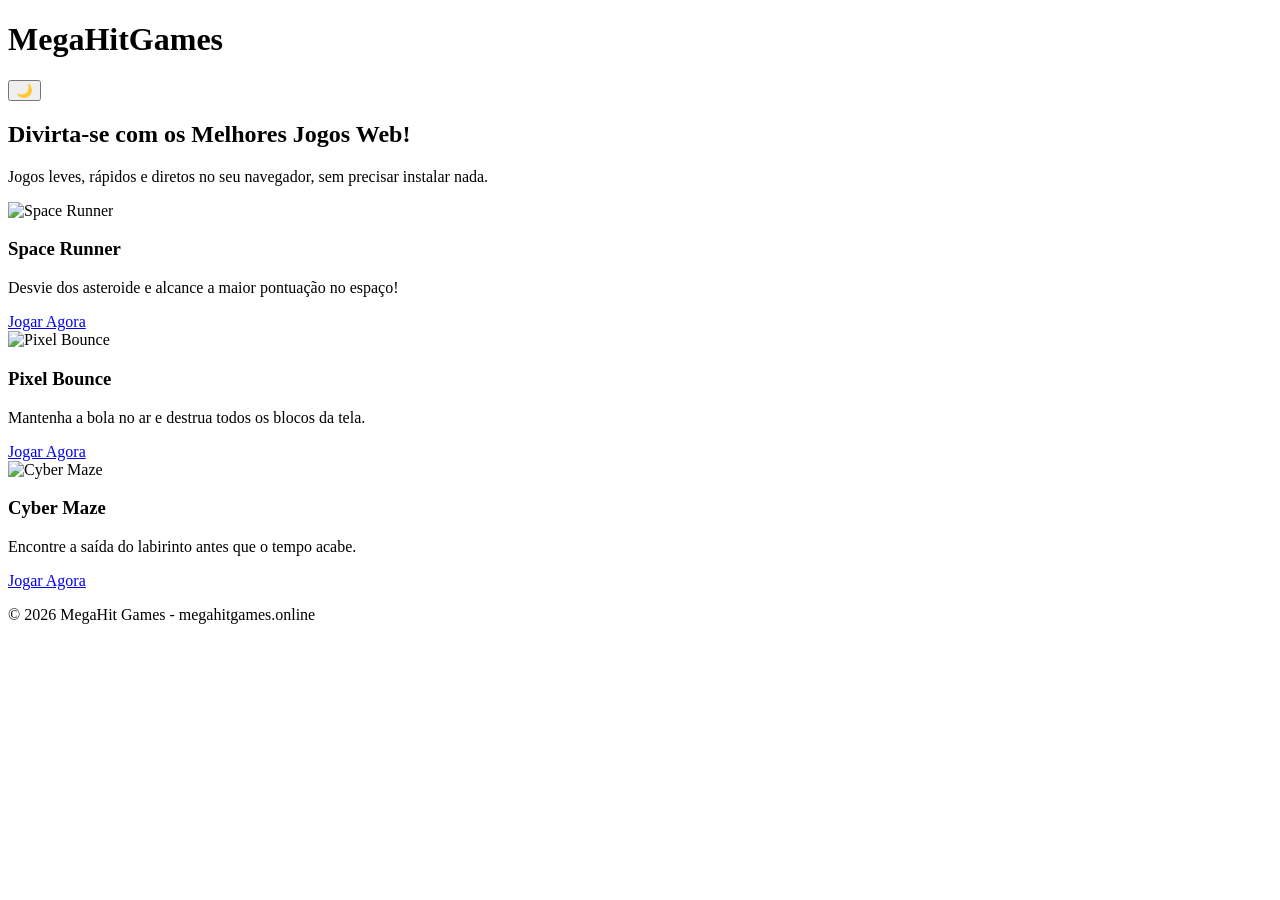
==== index.html @ befc5116 "Create index.html" ====
<!DOCTYPE html>
<html lang="pt-BR" data-theme="light">
<head>
    <meta charset="UTF-8">
    <meta name="viewport" content="width=device-width, initial-scale=1.0">
    <title>MegaHit Games - Jogos Online Gratuitos</title>
    <link rel="stylesheet" href="style.css">
</head>
<body>

    <header class="navbar">
        <div class="logo">
            <h1>MegaHit<span>Games</span></h1>
        </div>
        <button id="theme-toggle" class="theme-btn" aria-label="Alternar Tema">
            <span id="theme-icon">🌙</span>
        </button>
    </header>

    <main class="container">
        <section class="hero">
            <h2>Divirta-se com os Melhores Jogos Web!</h2>
            <p>Jogos leves, rápidos e diretos no seu navegador, sem precisar instalar nada.</p>
        </section>

        <section class="games-grid">
            <!-- Card Jogo 1 -->
            <article class="game-card">
                <div class="card-image">
                    <img src="https://via.placeholder.com/400x225/3b82f6/ffffff?text=Space+Runner" alt="Space Runner">
                </div>
                <div class="card-content">
                    <h3>Space Runner</h3>
                    <p>Desvie dos asteroide e alcance a maior pontuação no espaço!</p>
                    <a href="./jogos/jogo-1/" class="play-btn">Jogar Agora</a>
                </div>
            </article>

            <!-- Card Jogo 2 -->
            <article class="game-card">
                <div class="card-image">
                    <img src="https://via.placeholder.com/400x225/10b981/ffffff?text=Pixel+Bounce" alt="Pixel Bounce">
                </div>
                <div class="card-content">
                    <h3>Pixel Bounce</h3>
                    <p>Mantenha a bola no ar e destrua todos os blocos da tela.</p>
                    <a href="./jogos/jogo-2/" class="play-btn">Jogar Agora</a>
                </div>
            </article>

            <!-- Card Jogo 3 -->
            <article class="game-card">
                <div class="card-image">
                    <img src="https://via.placeholder.com/400x225/f59e0b/ffffff?text=Cyber+Maze" alt="Cyber Maze">
                </div>
                <div class="card-content">
                    <h3>Cyber Maze</h3>
                    <p>Encontre a saída do labirinto antes que o tempo acabe.</p>
                    <a href="./jogos/jogo-3/" class="play-btn">Jogar Agora</a>
                </div>
            </article>
        </section>
    </main>

    <footer>
        <p>&copy; 2026 MegaHit Games - megahitgames.online</p>
    </footer>

    <script src="script.js"></script>
</body>
</html>
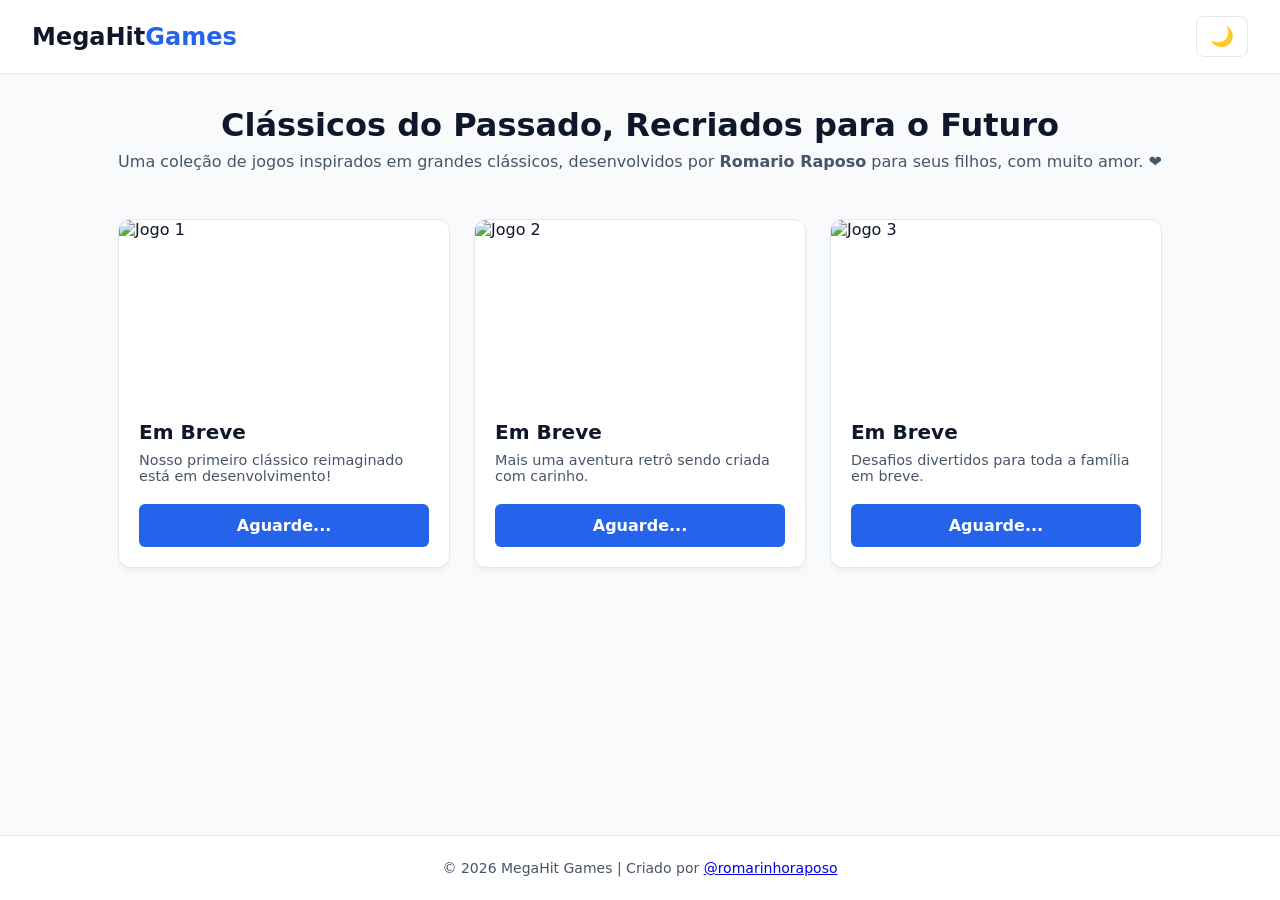
==== commit 269f3da4: "Update index.html" ====
--- a/index.html
+++ b/index.html
@@ -3,7 +3,7 @@
 <head>
     <meta charset="UTF-8">
     <meta name="viewport" content="width=device-width, initial-scale=1.0">
-    <title>MegaHit Games - Jogos Online Gratuitos</title>
+    <title>MegaHit Games - Clássicos Recriados com Amor</title>
     <link rel="stylesheet" href="style.css">
 </head>
 <body>
@@ -19,51 +19,54 @@
 
     <main class="container">
         <section class="hero">
-            <h2>Divirta-se com os Melhores Jogos Web!</h2>
-            <p>Jogos leves, rápidos e diretos no seu navegador, sem precisar instalar nada.</p>
+            <h2>Clássicos do Passado, Recriados para o Futuro</h2>
+            <p class="dedication">
+                Uma coleção de jogos inspirados em grandes clássicos, desenvolvidos por 
+                <strong>Romario Raposo</strong> para seus filhos, com muito amor. ❤️
+            </p>
         </section>
 
         <section class="games-grid">
             <!-- Card Jogo 1 -->
             <article class="game-card">
                 <div class="card-image">
-                    <img src="https://via.placeholder.com/400x225/3b82f6/ffffff?text=Space+Runner" alt="Space Runner">
+                    <img src="https://via.placeholder.com/400x225/3b82f6/ffffff?text=Jogo+1" alt="Jogo 1">
                 </div>
                 <div class="card-content">
-                    <h3>Space Runner</h3>
-                    <p>Desvie dos asteroide e alcance a maior pontuação no espaço!</p>
-                    <a href="./jogos/jogo-1/" class="play-btn">Jogar Agora</a>
+                    <h3>Em Breve</h3>
+                    <p>Nosso primeiro clássico reimaginado está em desenvolvimento!</p>
+                    <a href="#" class="play-btn disabled">Aguarde...</a>
                 </div>
             </article>
 
             <!-- Card Jogo 2 -->
             <article class="game-card">
                 <div class="card-image">
-                    <img src="https://via.placeholder.com/400x225/10b981/ffffff?text=Pixel+Bounce" alt="Pixel Bounce">
+                    <img src="https://via.placeholder.com/400x225/10b981/ffffff?text=Jogo+2" alt="Jogo 2">
                 </div>
                 <div class="card-content">
-                    <h3>Pixel Bounce</h3>
-                    <p>Mantenha a bola no ar e destrua todos os blocos da tela.</p>
-                    <a href="./jogos/jogo-2/" class="play-btn">Jogar Agora</a>
+                    <h3>Em Breve</h3>
+                    <p>Mais uma aventura retrô sendo criada com carinho.</p>
+                    <a href="#" class="play-btn disabled">Aguarde...</a>
                 </div>
             </article>
 
             <!-- Card Jogo 3 -->
             <article class="game-card">
                 <div class="card-image">
-                    <img src="https://via.placeholder.com/400x225/f59e0b/ffffff?text=Cyber+Maze" alt="Cyber Maze">
+                    <img src="https://via.placeholder.com/400x225/f59e0b/ffffff?text=Jogo+3" alt="Jogo 3">
                 </div>
                 <div class="card-content">
-                    <h3>Cyber Maze</h3>
-                    <p>Encontre a saída do labirinto antes que o tempo acabe.</p>
-                    <a href="./jogos/jogo-3/" class="play-btn">Jogar Agora</a>
+                    <h3>Em Breve</h3>
+                    <p>Desafios divertidos para toda a família em breve.</p>
+                    <a href="#" class="play-btn disabled">Aguarde...</a>
                 </div>
             </article>
         </section>
     </main>
 
     <footer>
-        <p>&copy; 2026 MegaHit Games - megahitgames.online</p>
+        <p>&copy; 2026 MegaHit Games | Criado por <a href="https://instagram.com/romarinhoraposo" target="_blank" rel="noopener noreferrer">@romarinhoraposo</a></p>
     </footer>
 
     <script src="script.js"></script>
--- a/style.css
+++ b/style.css
@@ -0,0 +1,163 @@
+/* --- Variáveis de Cor (Light & Dark Theme) --- */
+:root[data-theme="light"] {
+    --bg-primary: #f8fafc;
+    --bg-surface: #ffffff;
+    --text-primary: #0f172a;
+    --text-secondary: #475569;
+    --accent: #2563eb;
+    --accent-hover: #1d4ed8;
+    --border-color: #e2e8f0;
+    --shadow: 0 4px 6px -1px rgba(0, 0, 0, 0.05);
+}
+
+:root[data-theme="dark"] {
+    --bg-primary: #0f172a;
+    --bg-surface: #1e293b;
+    --text-primary: #f8fafc;
+    --text-secondary: #94a3b8;
+    --accent: #3b82f6;
+    --accent-hover: #60a5fa;
+    --border-color: #334155;
+    --shadow: 0 4px 6px -1px rgba(0, 0, 0, 0.3);
+}
+
+/* --- Reset Básico & Base --- */
+* {
+    box-sizing: border-box;
+    margin: 0;
+    padding: 0;
+    transition: background-color 0.3s ease, color 0.3s ease, border-color 0.3s ease;
+}
+
+body {
+    font-family: system-ui, -apple-system, BlinkMacSystemFont, 'Segoe UI', Roboto, sans-serif;
+    background-color: var(--bg-primary);
+    color: var(--text-primary);
+    display: flex;
+    flex-direction: column;
+    min-height: 100vh;
+}
+
+/* --- Navbar --- */
+.navbar {
+    display: flex;
+    justify-content: space-between;
+    align-items: center;
+    padding: 1rem 2rem;
+    background-color: var(--bg-surface);
+    border-bottom: 1px solid var(--border-color);
+}
+
+.logo h1 {
+    font-size: 1.5rem;
+    font-weight: 800;
+}
+
+.logo span {
+    color: var(--accent);
+}
+
+.theme-btn {
+    background: none;
+    border: 1px solid var(--border-color);
+    padding: 0.5rem 0.8rem;
+    font-size: 1.2rem;
+    border-radius: 8px;
+    cursor: pointer;
+    color: var(--text-primary);
+}
+
+/* --- Layout Principal --- */
+.container {
+    max-width: 1200px;
+    margin: 0 auto;
+    padding: 2rem 1rem;
+    flex: 1;
+}
+
+.hero {
+    text-align: center;
+    margin-bottom: 3rem;
+}
+
+.hero h2 {
+    font-size: 2rem;
+    margin-bottom: 0.5rem;
+}
+
+.hero p {
+    color: var(--text-secondary);
+}
+
+/* --- Grid de Jogos --- */
+.games-grid {
+    display: grid;
+    grid-template-columns: repeat(auto-fill, minmax(280px, 1fr));
+    gap: 1.5rem;
+}
+
+.game-card {
+    background-color: var(--bg-surface);
+    border: 1px solid var(--border-color);
+    border-radius: 12px;
+    overflow: hidden;
+    box-shadow: var(--shadow);
+    display: flex;
+    flex-direction: column;
+}
+
+.game-card:hover {
+    transform: translateY(-4px);
+    transition: transform 0.2s ease;
+}
+
+.card-image img {
+    width: 100%;
+    height: 180px;
+    object-fit: cover;
+    display: block;
+}
+
+.card-content {
+    padding: 1.25rem;
+    display: flex;
+    flex-direction: column;
+    flex: 1;
+}
+
+.card-content h3 {
+    font-size: 1.25rem;
+    margin-bottom: 0.5rem;
+}
+
+.card-content p {
+    color: var(--text-secondary);
+    font-size: 0.9rem;
+    margin-bottom: 1.25rem;
+    flex: 1;
+}
+
+.play-btn {
+    display: block;
+    text-align: center;
+    background-color: var(--accent);
+    color: #ffffff;
+    text-decoration: none;
+    padding: 0.75rem;
+    border-radius: 6px;
+    font-weight: 600;
+}
+
+.play-btn:hover {
+    background-color: var(--accent-hover);
+}
+
+/* --- Footer --- */
+footer {
+    text-align: center;
+    padding: 1.5rem;
+    background-color: var(--bg-surface);
+    border-top: 1px solid var(--border-color);
+    color: var(--text-secondary);
+    font-size: 0.875rem;
+}
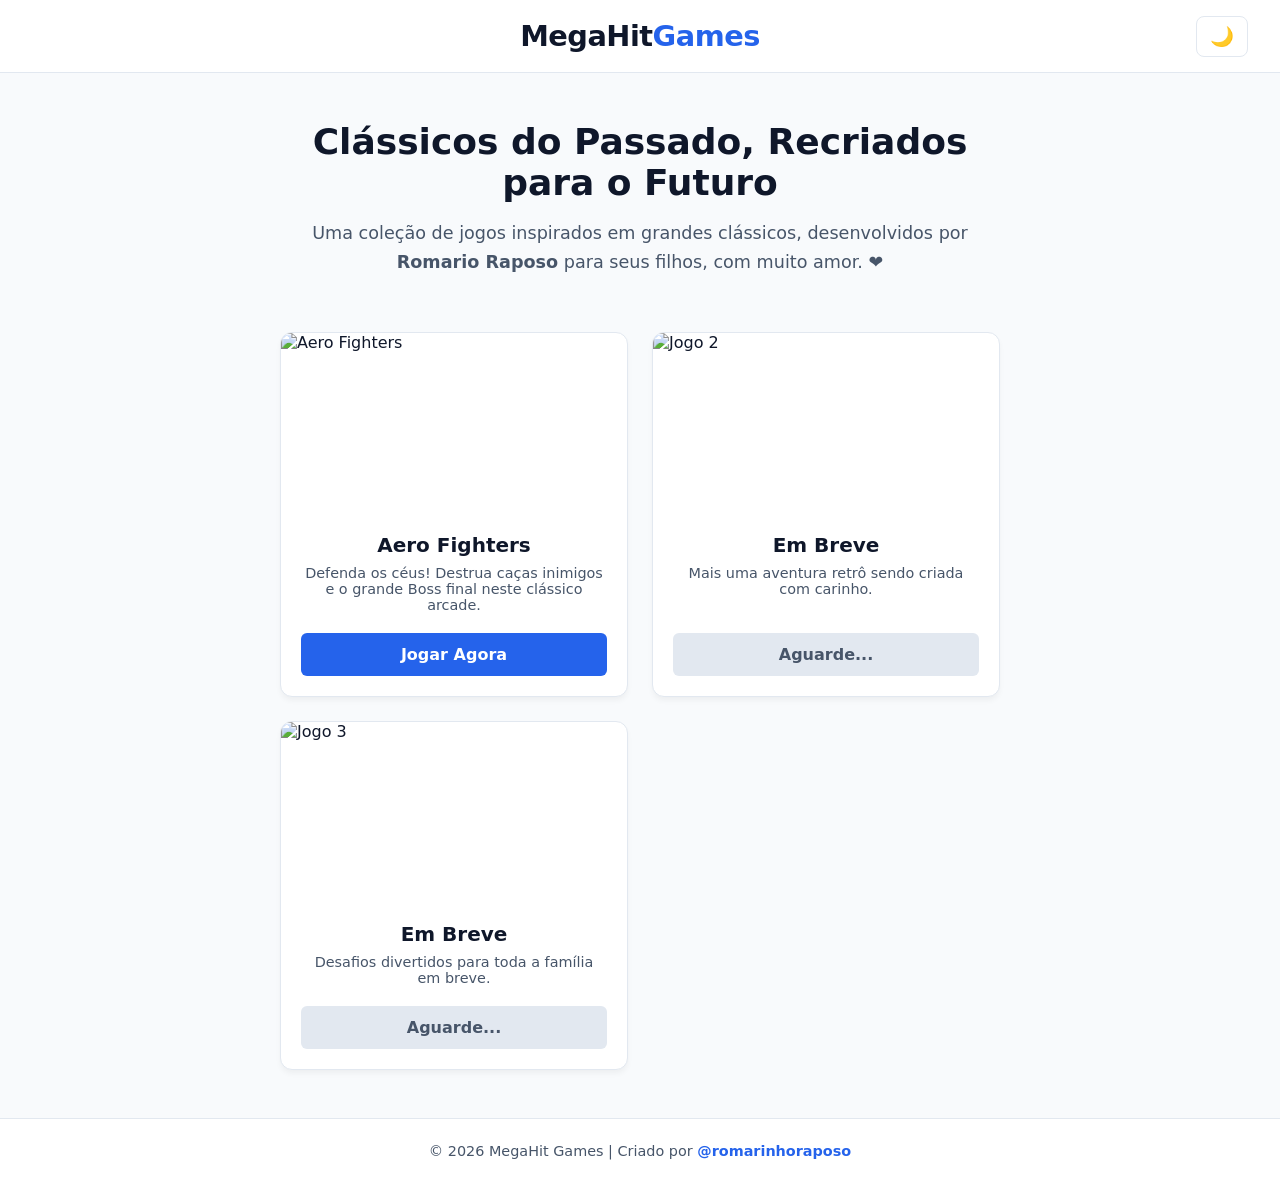
==== commit 7838d22d: "Update index.html" ====
--- a/index.html
+++ b/index.html
@@ -27,15 +27,15 @@
         </section>
 
         <section class="games-grid">
-            <!-- Card Jogo 1 -->
+         <!-- Card Jogo 1 - Aero Fighters -->
             <article class="game-card">
                 <div class="card-image">
-                    <img src="https://via.placeholder.com/400x225/3b82f6/ffffff?text=Jogo+1" alt="Jogo 1">
+                    <img src="https://via.placeholder.com/400x225/3b82f6/ffffff?text=Aero+Fighters" alt="Aero Fighters">
                 </div>
                 <div class="card-content">
-                    <h3>Em Breve</h3>
-                    <p>Nosso primeiro clássico reimaginado está em desenvolvimento!</p>
-                    <a href="#" class="play-btn disabled">Aguarde...</a>
+                    <h3>Aero Fighters</h3>
+                    <p>Defenda os céus! Destrua caças inimigos e o grande Boss final neste clássico arcade.</p>
+                    <a href="./aero-fighters/" class="play-btn">Jogar Agora</a>
                 </div>
             </article>
 
--- a/style.css
+++ b/style.css
@@ -21,7 +21,7 @@
     --shadow: 0 4px 6px -1px rgba(0, 0, 0, 0.3);
 }
 
-/* --- Reset Básico & Base --- */
+/* --- Base --- */
 * {
     box-sizing: border-box;
     margin: 0;
@@ -38,26 +38,35 @@
     min-height: 100vh;
 }
 
-/* --- Navbar --- */
+/* --- Navbar Centralizada --- */
 .navbar {
+    position: relative;
     display: flex;
-    justify-content: space-between;
+    justify-content: center;
     align-items: center;
-    padding: 1rem 2rem;
+    padding: 1.2rem 2rem;
     background-color: var(--bg-surface);
     border-bottom: 1px solid var(--border-color);
 }
 
+.logo {
+    text-align: center;
+}
+
 .logo h1 {
-    font-size: 1.5rem;
+    font-size: 1.8rem;
     font-weight: 800;
+    letter-spacing: -0.5px;
 }
 
 .logo span {
     color: var(--accent);
 }
 
+/* Botão de Tema Posicionado no Canto Direito do Header */
 .theme-btn {
+    position: absolute;
+    right: 2rem;
     background: none;
     border: 1px solid var(--border-color);
     padding: 0.5rem 0.8rem;
@@ -71,22 +80,28 @@
 .container {
     max-width: 1200px;
     margin: 0 auto;
-    padding: 2rem 1rem;
+    padding: 3rem 1rem;
     flex: 1;
 }
 
 .hero {
     text-align: center;
-    margin-bottom: 3rem;
+    margin-bottom: 3.5rem;
+    max-width: 720px;
+    margin-left: auto;
+    margin-right: auto;
 }
 
 .hero h2 {
-    font-size: 2rem;
-    margin-bottom: 0.5rem;
+    font-size: 2.25rem;
+    margin-bottom: 1rem;
+    font-weight: 700;
 }
 
-.hero p {
+.dedication {
     color: var(--text-secondary);
+    font-size: 1.1rem;
+    line-height: 1.6;
 }
 
 /* --- Grid de Jogos --- */
@@ -123,6 +138,7 @@
     display: flex;
     flex-direction: column;
     flex: 1;
+    text-align: center;
 }
 
 .card-content h3 {
@@ -152,12 +168,29 @@
     background-color: var(--accent-hover);
 }
 
-/* --- Footer --- */
+.play-btn.disabled {
+    background-color: var(--border-color);
+    color: var(--text-secondary);
+    cursor: not-allowed;
+    pointer-events: none;
+}
+
+/* --- Footer Centralizado --- */
 footer {
     text-align: center;
     padding: 1.5rem;
     background-color: var(--bg-surface);
     border-top: 1px solid var(--border-color);
     color: var(--text-secondary);
-    font-size: 0.875rem;
+    font-size: 0.9rem;
 }
+
+footer a {
+    color: var(--accent);
+    text-decoration: none;
+    font-weight: 600;
+}
+
+footer a:hover {
+    text-decoration: underline;
+}
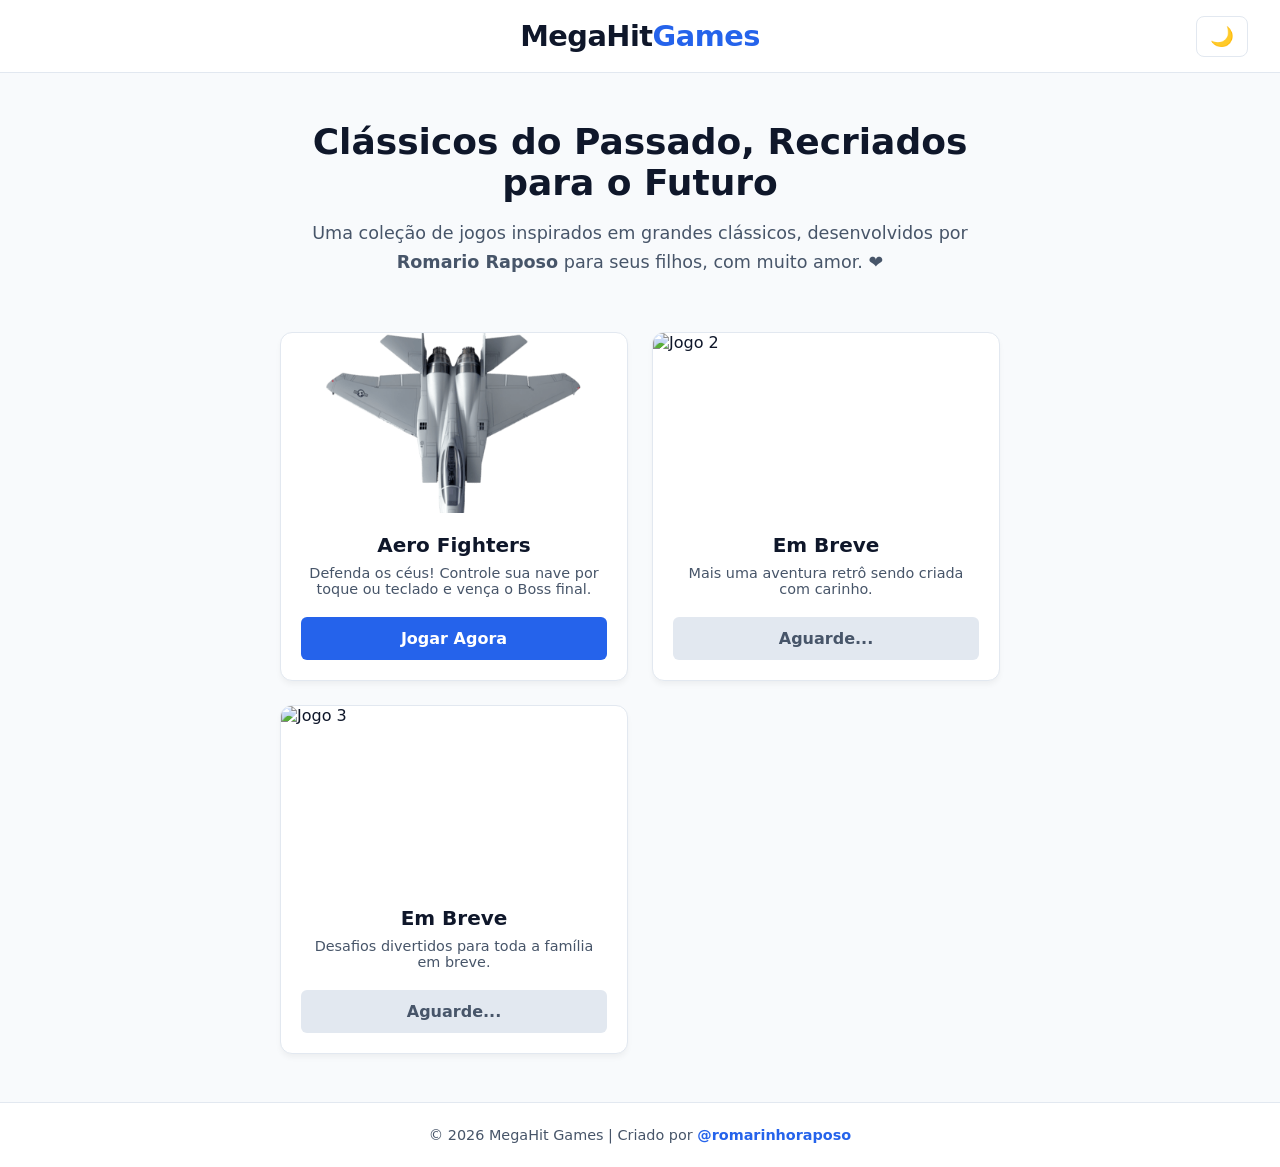
==== commit 40a0849d: "Update index.html" ====
--- a/index.html
+++ b/index.html
@@ -27,17 +27,17 @@
         </section>
 
         <section class="games-grid">
-         <!-- Card Jogo 1 - Aero Fighters -->
-            <article class="game-card">
-                <div class="card-image">
-                    <img src="https://via.placeholder.com/400x225/3b82f6/ffffff?text=Aero+Fighters" alt="Aero Fighters">
-                </div>
-                <div class="card-content">
-                    <h3>Aero Fighters</h3>
-                    <p>Defenda os céus! Destrua caças inimigos e o grande Boss final neste clássico arcade.</p>
-                    <a href="./aero-fighters/" class="play-btn">Jogar Agora</a>
-                </div>
-            </article>
+             <!-- Card Jogo 1 - Aero Fighters -->
+                <article class="game-card">
+                    <div class="card-image">
+                        <img src="./assets/images/aero-fighters.png" alt="Aero Fighters">
+                    </div>
+                    <div class="card-content">
+                        <h3>Aero Fighters</h3>
+                        <p>Defenda os céus! Controle sua nave por toque ou teclado e vença o Boss final.</p>
+                        <a href="./aero-fighters/" class="play-btn">Jogar Agora</a>
+                    </div>
+                </article>
 
             <!-- Card Jogo 2 -->
             <article class="game-card">
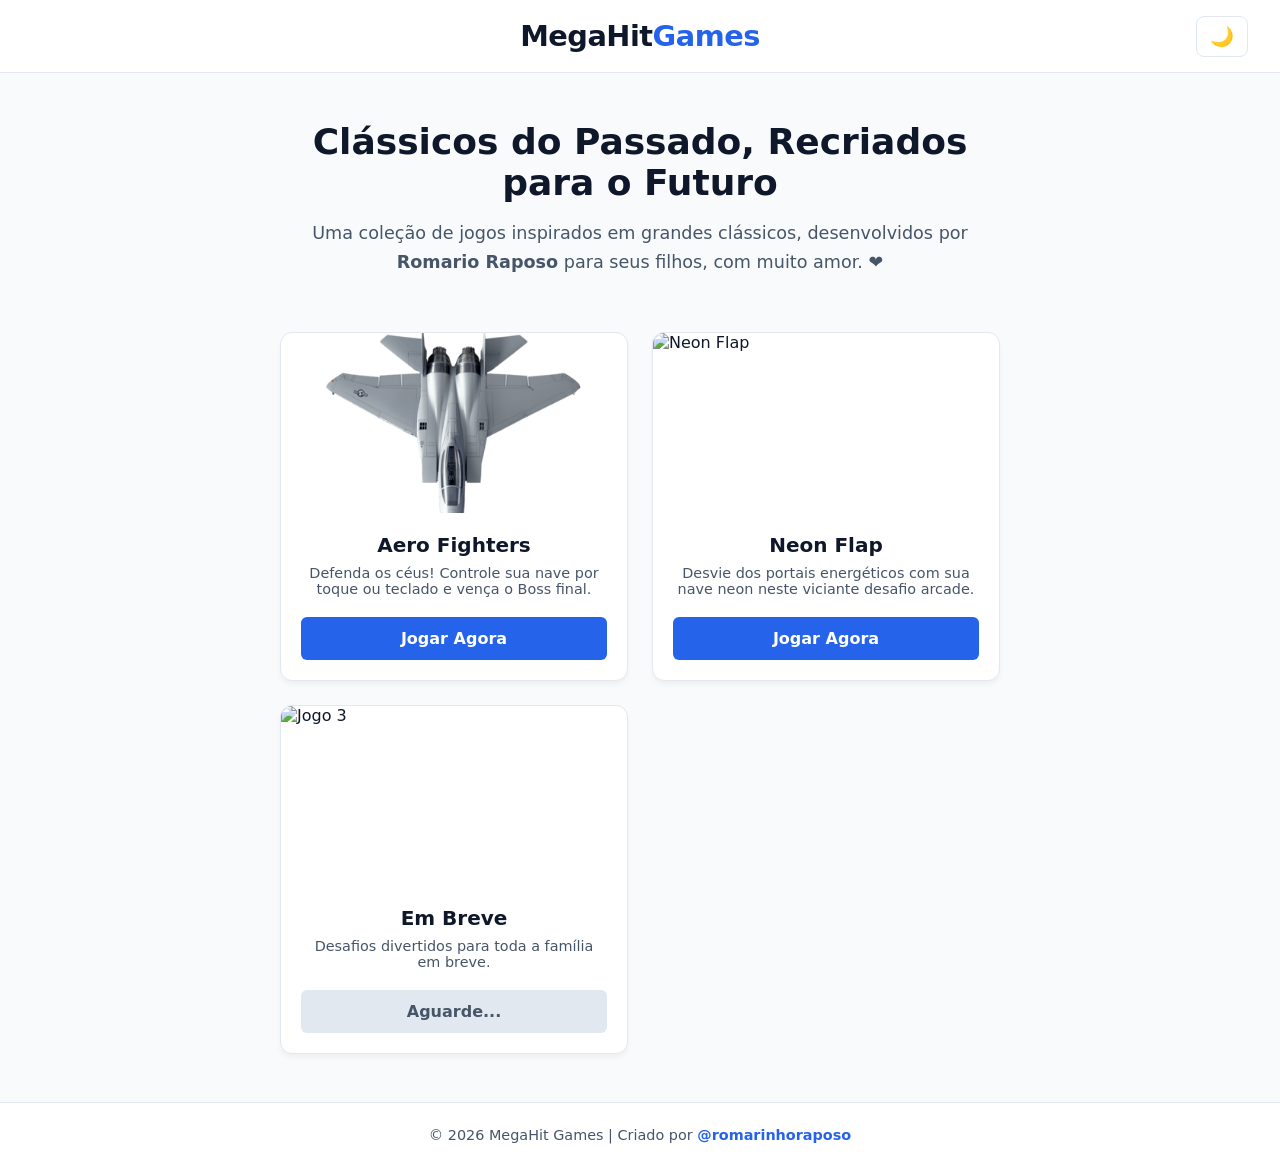
==== commit 3f0d1ce0: "Update index.html" ====
--- a/index.html
+++ b/index.html
@@ -39,17 +39,17 @@
                     </div>
                 </article>
 
-            <!-- Card Jogo 2 -->
-            <article class="game-card">
-                <div class="card-image">
-                    <img src="https://via.placeholder.com/400x225/10b981/ffffff?text=Jogo+2" alt="Jogo 2">
-                </div>
-                <div class="card-content">
-                    <h3>Em Breve</h3>
-                    <p>Mais uma aventura retrô sendo criada com carinho.</p>
-                    <a href="#" class="play-btn disabled">Aguarde...</a>
-                </div>
-            </article>
+           <!-- Card Jogo 2 - Neon Flap -->
+                <article class="game-card">
+                    <div class="card-image">
+                        <img src="./assets/images/neon-flap.png" alt="Neon Flap">
+                    </div>
+                    <div class="card-content">
+                        <h3>Neon Flap</h3>
+                        <p>Desvie dos portais energéticos com sua nave neon neste viciante desafio arcade.</p>
+                        <a href="./neon-flap/" class="play-btn">Jogar Agora</a>
+                    </div>
+                </article>
 
             <!-- Card Jogo 3 -->
             <article class="game-card">
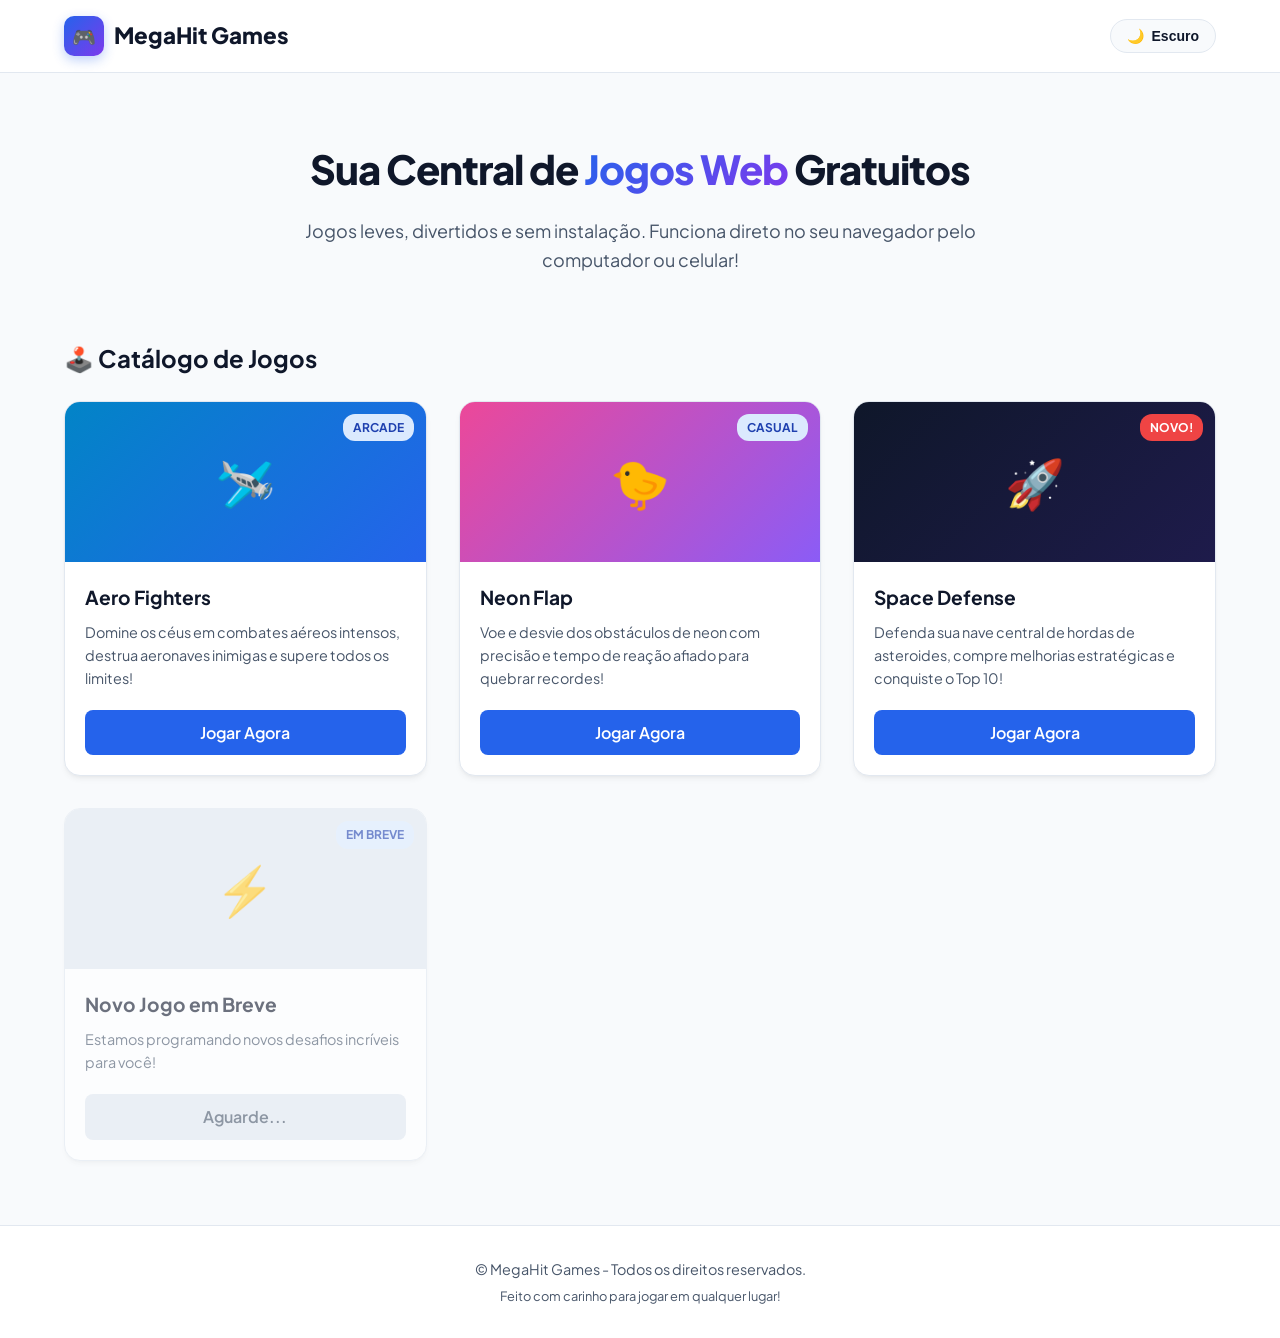
==== commit 9097f0fc: "visual da HOME Update index.html" ====
--- a/index.html
+++ b/index.html
@@ -1,74 +1,409 @@
 <!DOCTYPE html>
-<html lang="pt-BR" data-theme="light">
+<html lang="pt-BR">
 <head>
     <meta charset="UTF-8">
     <meta name="viewport" content="width=device-width, initial-scale=1.0">
-    <title>MegaHit Games - Clássicos Recriados com Amor</title>
-    <link rel="stylesheet" href="style.css">
+    <title>MegaHit Games - Sua Plataforma de Jogos Online</title>
+    <link rel="preconnect" href="https://fonts.googleapis.com">
+    <link rel="preconnect" href="https://fonts.gstatic.com" crossorigin>
+    <link href="https://fonts.googleapis.com/css2?family=Plus+Jakarta+Sans:wght@400;600;700;800&display=swap" rel="stylesheet">
+    
+    <style>
+        :root {
+            --bg-primary: #f8fafc;
+            --bg-card: #ffffff;
+            --bg-header: #ffffff;
+            --text-primary: #0f172a;
+            --text-secondary: #475569;
+            --accent: #2563eb;
+            --accent-hover: #1d4ed8;
+            --border: #e2e8f0;
+            --badge-bg: #dbeafe;
+            --badge-text: #1e40af;
+            --shadow: 0 4px 6px -1px rgba(0, 0, 0, 0.05), 0 2px 4px -2px rgba(0, 0, 0, 0.05);
+            --shadow-hover: 0 20px 25px -5px rgba(0, 0, 0, 0.08), 0 8px 10px -6px rgba(0, 0, 0, 0.04);
+        }
+
+        [data-theme="dark"] {
+            --bg-primary: #0f172a;
+            --bg-card: #1e293b;
+            --bg-header: #1e293b;
+            --text-primary: #f8fafc;
+            --text-secondary: #94a3b8;
+            --accent: #3b82f6;
+            --accent-hover: #60a5fa;
+            --border: #334155;
+            --badge-bg: #1e3a8a;
+            --badge-text: #93c5fd;
+            --shadow: 0 4px 6px -1px rgba(0, 0, 0, 0.3);
+            --shadow-hover: 0 20px 25px -5px rgba(0, 0, 0, 0.5);
+        }
+
+        * {
+            box-sizing: border-box;
+            margin: 0;
+            padding: 0;
+            transition: background-color 0.3s ease, color 0.3s ease, border-color 0.3s ease;
+        }
+
+        body {
+            font-family: 'Plus Jakarta Sans', sans-serif;
+            background-color: var(--bg-primary);
+            color: var(--text-primary);
+            min-height: 100vh;
+            display: flex;
+            flex-direction: column;
+            line-height: 1.6;
+        }
+
+        /* HEADER */
+        header {
+            background-color: var(--bg-header);
+            border-bottom: 1px solid var(--border);
+            position: sticky;
+            top: 0;
+            z-index: 100;
+            backdrop-filter: blur(8px);
+        }
+
+        .header-container {
+            max-width: 1200px;
+            margin: 0 auto;
+            padding: 1rem 1.5rem;
+            display: flex;
+            justify-content: space-between;
+            align-items: center;
+        }
+
+        .logo {
+            display: flex;
+            align-items: center;
+            gap: 10px;
+            text-decoration: none;
+            color: var(--text-primary);
+            font-weight: 800;
+            font-size: 1.4rem;
+        }
+
+        .logo-icon {
+            background: linear-gradient(135deg, #2563eb, #7c3aed);
+            color: white;
+            width: 40px;
+            height: 40px;
+            border-radius: 10px;
+            display: flex;
+            align-items: center;
+            justify-content: center;
+            font-size: 1.2rem;
+            box-shadow: 0 4px 12px rgba(37, 99, 235, 0.3);
+        }
+
+        .theme-toggle {
+            background: var(--bg-primary);
+            border: 1px solid var(--border);
+            color: var(--text-primary);
+            padding: 8px 16px;
+            border-radius: 20px;
+            cursor: pointer;
+            font-weight: 600;
+            font-size: 0.875rem;
+            display: flex;
+            align-items: center;
+            gap: 8px;
+        }
+
+        .theme-toggle:hover {
+            border-color: var(--accent);
+        }
+
+        /* HERO SECTION */
+        .hero {
+            text-align: center;
+            padding: 4rem 1.5rem 2rem;
+            max-width: 800px;
+            margin: 0 auto;
+        }
+
+        .hero h1 {
+            font-size: 2.5rem;
+            font-weight: 800;
+            margin-bottom: 1rem;
+            letter-spacing: -0.025em;
+        }
+
+        .hero h1 span {
+            background: linear-gradient(135deg, #2563eb, #7c3aed);
+            -webkit-background-clip: text;
+            -webkit-text-fill-color: transparent;
+        }
+
+        .hero p {
+            font-size: 1.125rem;
+            color: var(--text-secondary);
+        }
+
+        /* GAMES GRID */
+        .games-section {
+            max-width: 1200px;
+            margin: 0 auto;
+            padding: 2rem 1.5rem 4rem;
+            width: 100%;
+            flex: 1;
+        }
+
+        .section-title {
+            font-size: 1.5rem;
+            font-weight: 700;
+            margin-bottom: 1.5rem;
+            display: flex;
+            align-items: center;
+            gap: 10px;
+        }
+
+        .games-grid {
+            display: grid;
+            grid-template-columns: repeat(auto-fill, minmax(280px, 1fr));
+            gap: 2rem;
+        }
+
+        /* CARD JOGO */
+        .game-card {
+            background-color: var(--bg-card);
+            border: 1px solid var(--border);
+            border-radius: 16px;
+            overflow: hidden;
+            box-shadow: var(--shadow);
+            display: flex;
+            flex-direction: column;
+            text-decoration: none;
+            color: inherit;
+            position: relative;
+        }
+
+        .game-card:hover {
+            transform: translateY(-4px);
+            box-shadow: var(--shadow-hover);
+            border-color: var(--accent);
+        }
+
+        .card-banner {
+            height: 160px;
+            background-color: #1e293b;
+            position: relative;
+            display: flex;
+            align-items: center;
+            justify-content: center;
+            font-size: 3rem;
+        }
+
+        /* Banners personalizados com gradientes para cada jogo */
+        .banner-game1 { background: linear-gradient(135deg, #0284c7, #2563eb); }
+        .banner-game2 { background: linear-gradient(135deg, #ec4899, #8b5cf6); }
+        .banner-game3 { background: linear-gradient(135deg, #0f172a, #1e1b4b); }
+        .banner-coming { background: var(--border); color: var(--text-secondary); }
+
+        .badge {
+            position: absolute;
+            top: 12px;
+            right: 12px;
+            background-color: var(--badge-bg);
+            color: var(--badge-text);
+            padding: 4px 10px;
+            border-radius: 12px;
+            font-size: 0.75rem;
+            font-weight: 700;
+            text-transform: uppercase;
+        }
+
+        .badge-new {
+            background-color: #ef4444;
+            color: #ffffff;
+        }
+
+        .card-body {
+            padding: 1.25rem;
+            display: flex;
+            flex-direction: column;
+            flex: 1;
+        }
+
+        .card-title {
+            font-size: 1.2rem;
+            font-weight: 700;
+            margin-bottom: 0.5rem;
+        }
+
+        .card-desc {
+            font-size: 0.9rem;
+            color: var(--text-secondary);
+            margin-bottom: 1.25rem;
+            flex: 1;
+        }
+
+        .card-btn {
+            background-color: var(--accent);
+            color: #ffffff;
+            border: none;
+            padding: 10px;
+            border-radius: 8px;
+            font-weight: 600;
+            text-align: center;
+            cursor: pointer;
+            width: 100%;
+        }
+
+        .game-card:hover .card-btn {
+            background-color: var(--accent-hover);
+        }
+
+        .card-disabled {
+            opacity: 0.6;
+            cursor: not-allowed;
+        }
+
+        .card-disabled:hover {
+            transform: none;
+            box-shadow: var(--shadow);
+            border-color: var(--border);
+        }
+
+        /* FOOTER */
+        footer {
+            background-color: var(--bg-header);
+            border-top: 1px solid var(--border);
+            padding: 2rem 1.5rem;
+            text-align: center;
+            color: var(--text-secondary);
+            font-size: 0.9rem;
+        }
+
+        /* RESPONSIVIDADE */
+        @media (max-width: 640px) {
+            .hero h1 {
+                font-size: 1.8rem;
+            }
+            .games-grid {
+                grid-template-columns: 1fr;
+            }
+        }
+    </style>
 </head>
 <body>
 
-    <header class="navbar">
-        <div class="logo">
-            <h1>MegaHit<span>Games</span></h1>
+    <!-- CABEÇALHO DA LANDING PAGE -->
+    <header>
+        <div class="header-container">
+            <a href="#" class="logo">
+                <div class="logo-icon">🎮</div>
+                <span>MegaHit Games</span>
+            </a>
+            <button class="theme-toggle" id="themeBtn" onclick="toggleTheme()">
+                <span id="themeIcon">🌙</span> <span id="themeText">Escuro</span>
+            </button>
         </div>
-        <button id="theme-toggle" class="theme-btn" aria-label="Alternar Tema">
-            <span id="theme-icon">🌙</span>
-        </button>
     </header>
 
-    <main class="container">
-        <section class="hero">
-            <h2>Clássicos do Passado, Recriados para o Futuro</h2>
-            <p class="dedication">
-                Uma coleção de jogos inspirados em grandes clássicos, desenvolvidos por 
-                <strong>Romario Raposo</strong> para seus filhos, com muito amor. ❤️
-            </p>
-        </section>
-
-        <section class="games-grid">
-             <!-- Card Jogo 1 - Aero Fighters -->
-                <article class="game-card">
-                    <div class="card-image">
-                        <img src="./assets/images/aero-fighters.png" alt="Aero Fighters">
-                    </div>
-                    <div class="card-content">
-                        <h3>Aero Fighters</h3>
-                        <p>Defenda os céus! Controle sua nave por toque ou teclado e vença o Boss final.</p>
-                        <a href="./aero-fighters/" class="play-btn">Jogar Agora</a>
-                    </div>
-                </article>
-
-           <!-- Card Jogo 2 - Neon Flap -->
-                <article class="game-card">
-                    <div class="card-image">
-                        <img src="./assets/images/neon-flap.png" alt="Neon Flap">
-                    </div>
-                    <div class="card-content">
-                        <h3>Neon Flap</h3>
-                        <p>Desvie dos portais energéticos com sua nave neon neste viciante desafio arcade.</p>
-                        <a href="./neon-flap/" class="play-btn">Jogar Agora</a>
-                    </div>
-                </article>
-
-            <!-- Card Jogo 3 -->
-            <article class="game-card">
-                <div class="card-image">
-                    <img src="https://via.placeholder.com/400x225/f59e0b/ffffff?text=Jogo+3" alt="Jogo 3">
-                </div>
-                <div class="card-content">
-                    <h3>Em Breve</h3>
-                    <p>Desafios divertidos para toda a família em breve.</p>
-                    <a href="#" class="play-btn disabled">Aguarde...</a>
-                </div>
-            </article>
-        </section>
+    <!-- HERO SECTION -->
+    <section class="hero">
+        <h1>Sua Central de <span>Jogos Web</span> Gratuitos</h1>
+        <p>Jogos leves, divertidos e sem instalação. Funciona direto no seu navegador pelo computador ou celular!</p>
+    </section>
+
+    <!-- GRADE DE JOGOS -->
+    <main class="games-section">
+        <h2 class="section-title">🕹️ Catálogo de Jogos</h2>
+
+        <div class="games-grid">
+            
+            <!-- JOGO 1 (AERO FIGHTERS) -->
+            <a href="jogos/aero-fighters/index.html" class="game-card">
+                <div class="card-banner banner-game1">
+                    <span>🛩️</span>
+                    <span class="badge">Arcade</span>
+                </div>
+                <div class="card-body">
+                    <h3 class="card-title">Aero Fighters</h3>
+                    <p class="card-desc">Domine os céus em combates aéreos intensos, destrua aeronaves inimigas e supere todos os limites!</p>
+                    <div class="card-btn">Jogar Agora</div>
+                </div>
+            </a>
+
+            <!-- JOGO 2 (NEON FLAP) -->
+            <a href="jogos/neon-flap/index.html" class="game-card">
+                <div class="card-banner banner-game2">
+                    <span>🐤</span>
+                    <span class="badge">Casual</span>
+                </div>
+                <div class="card-body">
+                    <h3 class="card-title">Neon Flap</h3>
+                    <p class="card-desc">Voe e desvie dos obstáculos de neon com precisão e tempo de reação afiado para quebrar recordes!</p>
+                    <div class="card-btn">Jogar Agora</div>
+                </div>
+            </a>
+
+            <!-- JOGO 3 (SPACE DEFENSE) -->
+            <a href="jogos/space-defense/index.html" class="game-card">
+                <div class="card-banner banner-game3">
+                    <span>🚀</span>
+                    <span class="badge badge-new">Novo!</span>
+                </div>
+                <div class="card-body">
+                    <h3 class="card-title">Space Defense</h3>
+                    <p class="card-desc">Defenda sua nave central de hordas de asteroides, compre melhorias estratégicas e conquiste o Top 10!</p>
+                    <div class="card-btn">Jogar Agora</div>
+                </div>
+            </a>
+
+            <!-- JOGO 4 (ESPAÇO RESERVADO) -->
+            <div class="game-card card-disabled">
+                <div class="card-banner banner-coming">
+                    <span>⚡</span>
+                    <span class="badge">Em Breve</span>
+                </div>
+                <div class="card-body">
+                    <h3 class="card-title">Novo Jogo em Breve</h3>
+                    <p class="card-desc">Estamos programando novos desafios incríveis para você!</p>
+                    <div class="card-btn" style="background-color: var(--border); color: var(--text-secondary);">Aguarde...</div>
+                </div>
+            </div>
+
+        </div>
     </main>
 
+    <!-- RODAPÉ -->
     <footer>
-        <p>&copy; 2026 MegaHit Games | Criado por <a href="https://instagram.com/romarinhoraposo" target="_blank" rel="noopener noreferrer">@romarinhoraposo</a></p>
+        <p>&copy; MegaHit Games - Todos os direitos reservados.</p>
+        <p style="font-size: 0.8rem; margin-top: 5px;">Feito com carinho para jogar em qualquer lugar!</p>
     </footer>
 
-    <script src="script.js"></script>
+    <!-- SCRIPT DE ALTERAÇÃO DE TEMA -->
+    <script>
+        function setTheme(theme) {
+            document.documentElement.setAttribute('data-theme', theme);
+            localStorage.setItem('megahit_theme', theme);
+            
+            const themeIcon = document.getElementById('themeIcon');
+            const themeText = document.getElementById('themeText');
+            
+            if (theme === 'dark') {
+                themeIcon.innerText = '☀️';
+                themeText.innerText = 'Claro';
+            } else {
+                themeIcon.innerText = '🌙';
+                themeText.innerText = 'Escuro';
+            }
+        }
+
+        function toggleTheme() {
+            const currentTheme = document.documentElement.getAttribute('data-theme') || 'light';
+            const newTheme = currentTheme === 'dark' ? 'light' : 'dark';
+            setTheme(newTheme);
+        }
+
+        // Carrega tema preferido salvo no navegador
+        const savedTheme = localStorage.getItem('megahit_theme') || 
+            (window.matchMedia('(prefers-color-scheme: dark)').matches ? 'dark' : 'light');
+        setTheme(savedTheme);
+    </script>
 </body>
 </html>
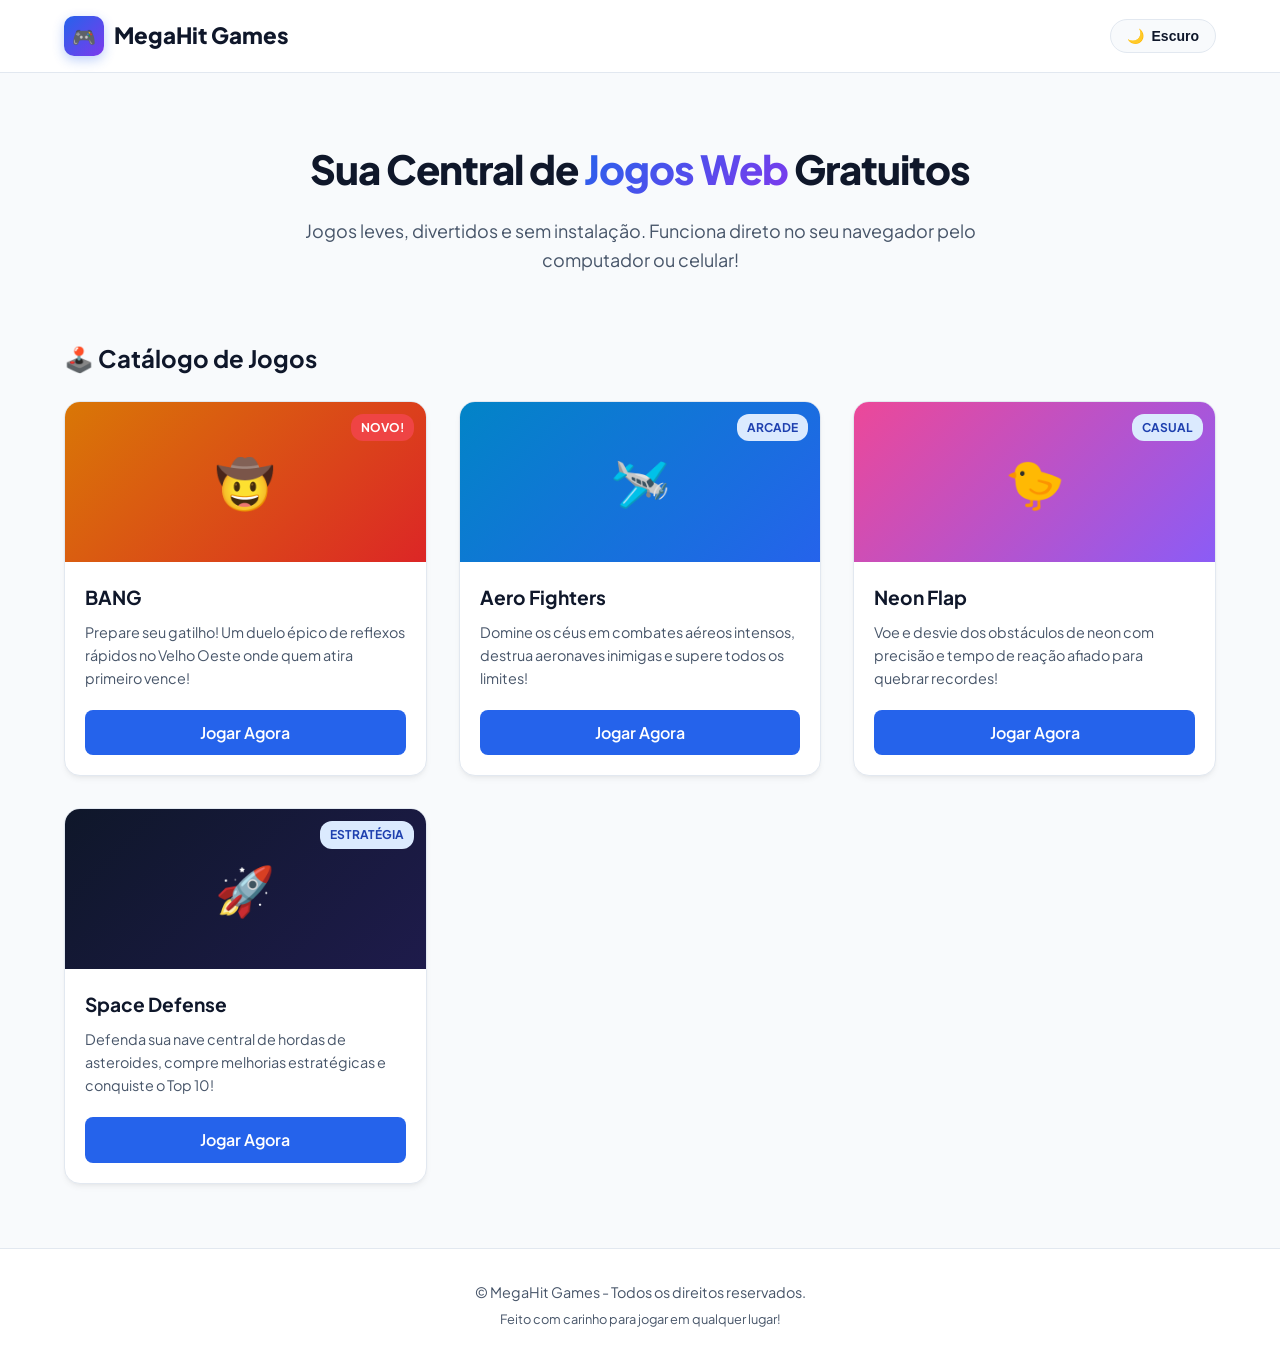
==== commit c4594947: "Update index.html" ====
--- a/index.html
+++ b/index.html
@@ -200,6 +200,7 @@
         .banner-game1 { background: linear-gradient(135deg, #0284c7, #2563eb); }
         .banner-game2 { background: linear-gradient(135deg, #ec4899, #8b5cf6); }
         .banner-game3 { background: linear-gradient(135deg, #0f172a, #1e1b4b); }
+        .banner-bang  { background: linear-gradient(135deg, #d97706, #dc2626); }
         .banner-coming { background: var(--border); color: var(--text-secondary); }
 
         .badge {
@@ -315,8 +316,21 @@
 
         <div class="games-grid">
             
+            <!-- JOGO BANG -->
+            <a href="bang/index.html" class="game-card">
+                <div class="card-banner banner-bang">
+                    <span>🤠</span>
+                    <span class="badge badge-new">Novo!</span>
+                </div>
+                <div class="card-body">
+                    <h3 class="card-title">BANG</h3>
+                    <p class="card-desc">Prepare seu gatilho! Um duelo épico de reflexos rápidos no Velho Oeste onde quem atira primeiro vence!</p>
+                    <div class="card-btn">Jogar Agora</div>
+                </div>
+            </a>
+
             <!-- JOGO 1 (AERO FIGHTERS) -->
-            <a href="jogos/aero-fighters/index.html" class="game-card">
+            <a href="aero-fighters/index.html" class="game-card">
                 <div class="card-banner banner-game1">
                     <span>🛩️</span>
                     <span class="badge">Arcade</span>
@@ -329,7 +343,7 @@
             </a>
 
             <!-- JOGO 2 (NEON FLAP) -->
-            <a href="jogos/neon-flap/index.html" class="game-card">
+            <a href="neon-flap/index.html" class="game-card">
                 <div class="card-banner banner-game2">
                     <span>🐤</span>
                     <span class="badge">Casual</span>
@@ -342,10 +356,10 @@
             </a>
 
             <!-- JOGO 3 (SPACE DEFENSE) -->
-            <a href="jogos/space-defense/index.html" class="game-card">
+            <a href="space-defense/index.html" class="game-card">
                 <div class="card-banner banner-game3">
                     <span>🚀</span>
-                    <span class="badge badge-new">Novo!</span>
+                    <span class="badge">Estratégia</span>
                 </div>
                 <div class="card-body">
                     <h3 class="card-title">Space Defense</h3>
@@ -353,19 +367,6 @@
                     <div class="card-btn">Jogar Agora</div>
                 </div>
             </a>
-
-            <!-- JOGO 4 (ESPAÇO RESERVADO) -->
-            <div class="game-card card-disabled">
-                <div class="card-banner banner-coming">
-                    <span>⚡</span>
-                    <span class="badge">Em Breve</span>
-                </div>
-                <div class="card-body">
-                    <h3 class="card-title">Novo Jogo em Breve</h3>
-                    <p class="card-desc">Estamos programando novos desafios incríveis para você!</p>
-                    <div class="card-btn" style="background-color: var(--border); color: var(--text-secondary);">Aguarde...</div>
-                </div>
-            </div>
 
         </div>
     </main>
